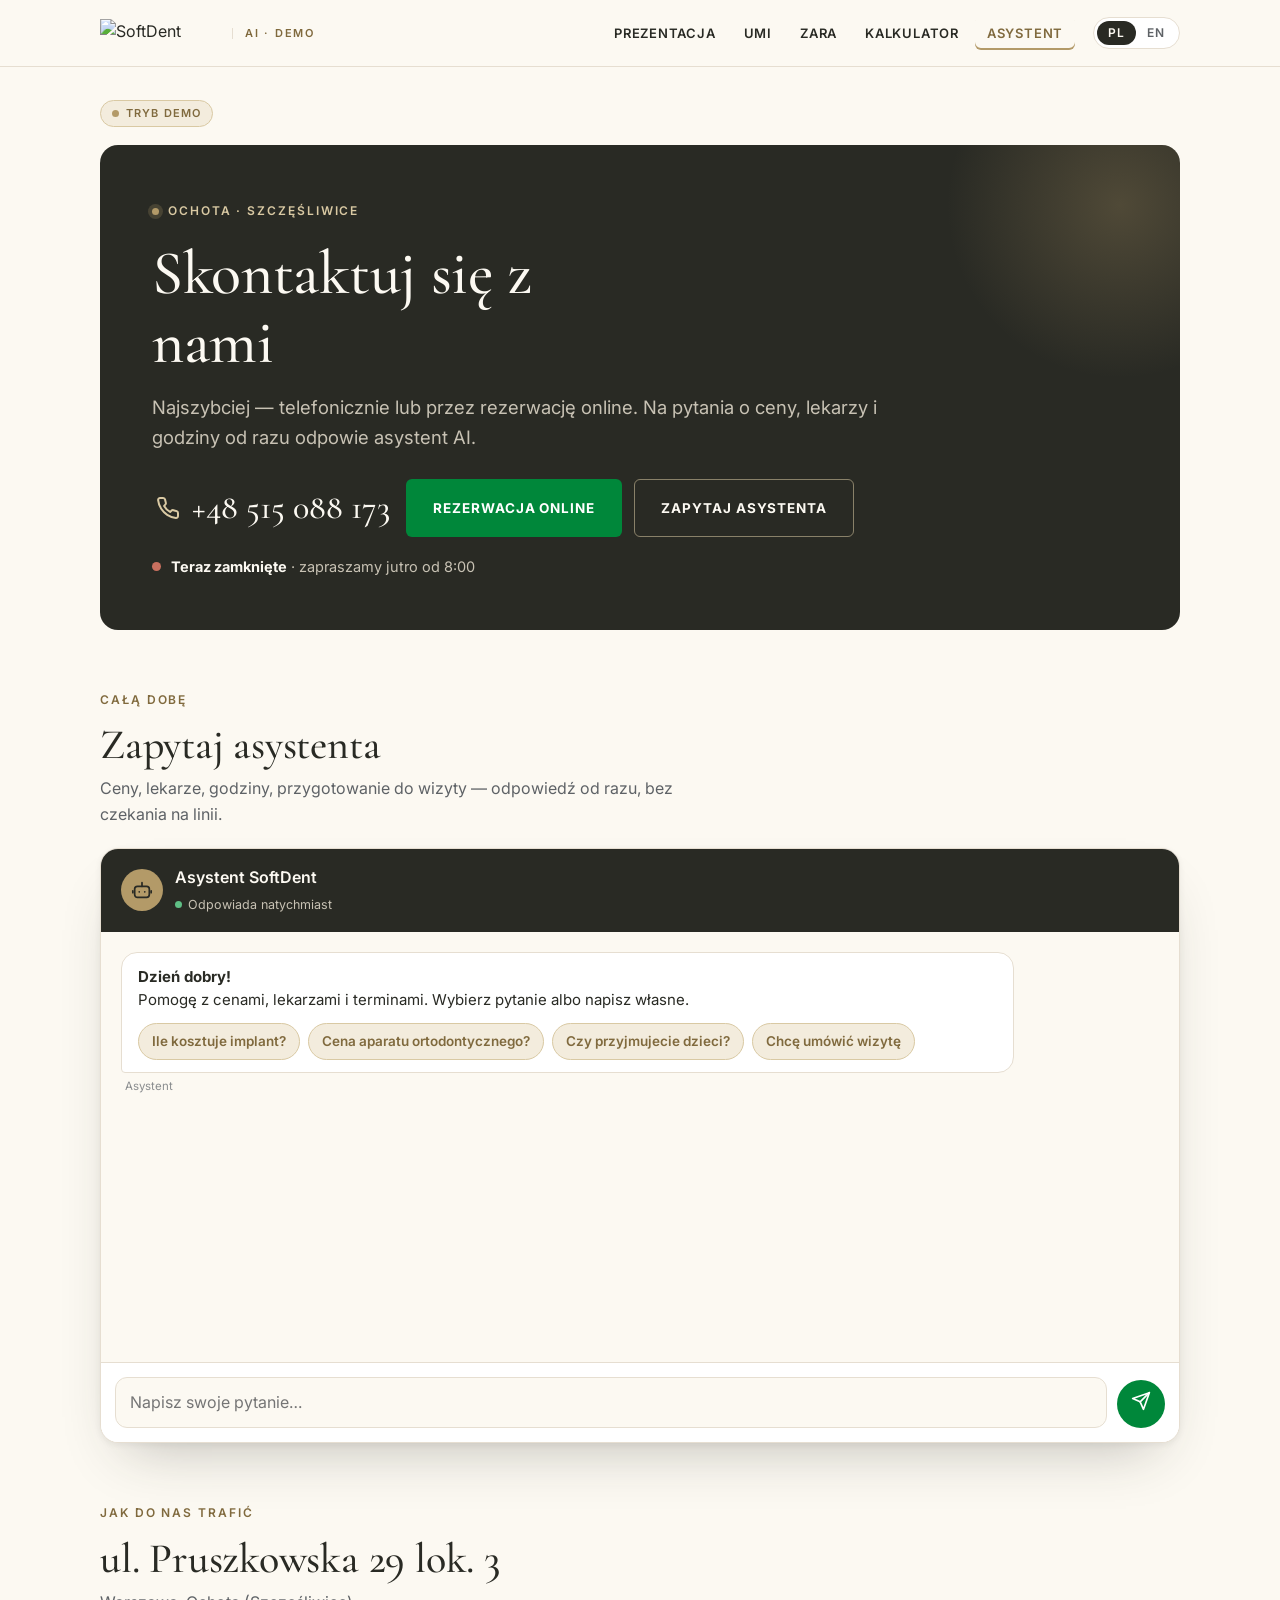
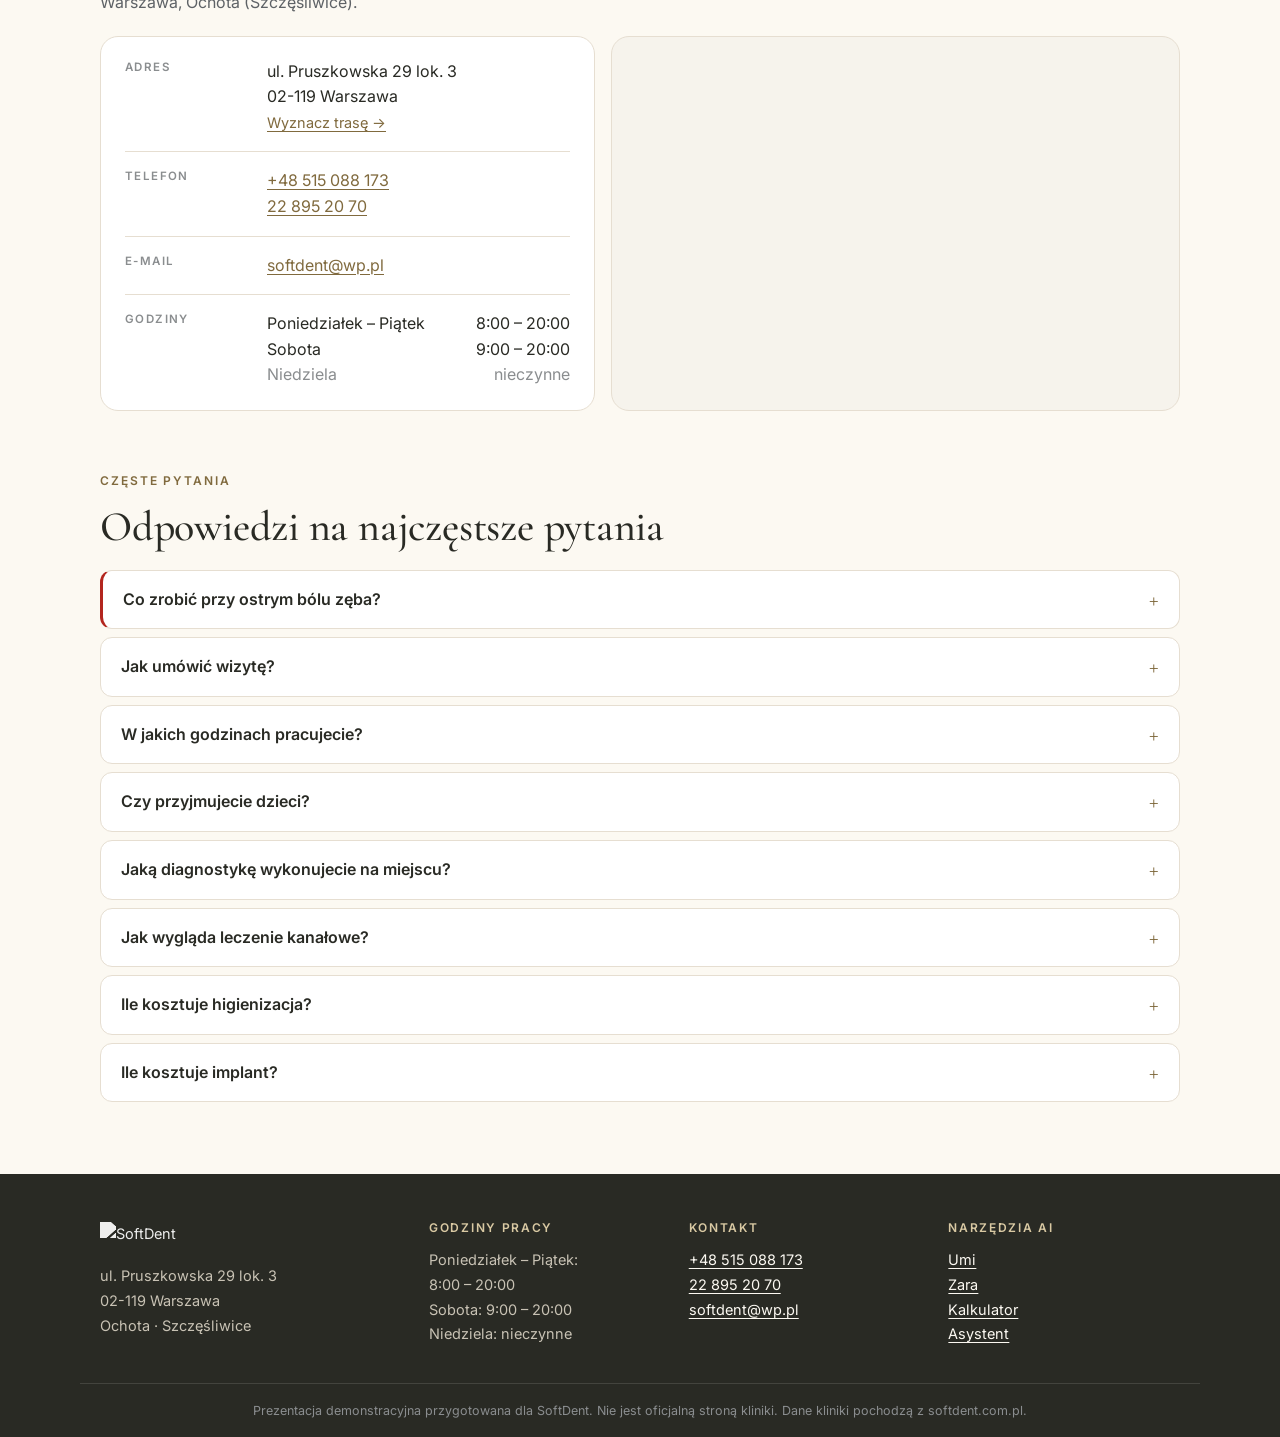
==== asystent/index.html @ f10109fe "SoftDent AI demo: overview, Umi, Zara, calculator, assistant (PL/EN) Co-Authored-By: Claude Opus 5.5" ====
<!doctype html>
<html lang="pl">
<head>
<meta charset="utf-8">
<meta name="viewport" content="width=device-width, initial-scale=1, viewport-fit=cover">
<meta name="robots" content="noindex,nofollow">
<meta name="sd-title" content="doc_title">
<title>Asystent · SoftDent</title>
<link rel="preconnect" href="https://fonts.googleapis.com">
<link rel="preconnect" href="https://fonts.gstatic.com" crossorigin>
<link href="https://fonts.googleapis.com/css2?family=Cormorant+Garamond:ital,wght@0,500;0,600;1,500&family=Inter:wght@400;500;600;700&display=swap" rel="stylesheet">
<link rel="icon" href="data:image/svg+xml,%3Csvg xmlns=%27http://www.w3.org/2000/svg%27 viewBox=%270 0 32 32%27%3E%3Ccircle cx=%2716%27 cy=%2716%27 r=%2716%27 fill=%27%23292A24%27/%3E%3Cpath d=%27M10 9c2-1 4 0 6 0s4-1 6 0c2 1 2 5 1 8-1 2-1 6-3 6s-2-5-4-5-2 5-4 5-2-4-3-6c-1-3-1-7 1-8z%27 fill=%27%23B39A68%27/%3E%3C/svg%3E">
<link rel="stylesheet" href="../assets/sd.css">
<style>
.hero h1{max-width:14ch}
.phone-row{display:flex;flex-wrap:wrap;gap:12px;margin-top:26px}
.big-tel{font:500 clamp(26px,4vw,34px)/1 var(--serif);color:var(--on-dark);text-decoration:none;display:inline-flex;align-items:center;gap:12px;padding:12px 4px}
.big-tel svg{width:24px;height:24px;color:var(--gold-lt)}
.now{display:flex;align-items:center;gap:10px;margin-top:18px;font-size:14.5px;color:var(--on-dark-2)}
.now b{color:var(--on-dark)}
.pulse{width:9px;height:9px;border-radius:50%;background:#5FBF85;animation:pulse 1.8s infinite}
.pulse.shut{background:#C9705F;animation:none}
.head{margin:56px 0 20px}
.head p{color:var(--ink-2);margin-top:8px;max-width:62ch}
.place{display:grid;grid-template-columns:1fr 1.15fr;gap:16px}
.place-info{background:var(--white);border:1px solid var(--beige);border-radius:var(--r-lg);padding:6px 24px}
.kv{display:grid;grid-template-columns:130px 1fr;gap:12px;padding:16px 0;border-bottom:1px solid var(--beige)}
.kv:last-child{border-bottom:0}
.kv dt{font:600 11.5px/1.5 var(--sans);letter-spacing:.12em;text-transform:uppercase;color:var(--ink-3)}
.kv dd{margin:0}
.hours{display:flex;justify-content:space-between;gap:12px}
.hours.off{color:var(--ink-3)}
.map{border-radius:var(--r-lg);overflow:hidden;border:1px solid var(--beige);min-height:340px;background:var(--sand)}
.map iframe{width:100%;height:100%;min-height:340px;border:0;display:block}
@media (max-width:780px){.place{grid-template-columns:1fr}.kv{grid-template-columns:1fr;gap:4px}}
.chat{background:var(--white);border:1px solid var(--beige);border-radius:var(--r-lg);box-shadow:var(--sh-lift);overflow:hidden}
.chat-top{display:flex;justify-content:space-between;align-items:center;gap:12px;padding:16px 20px;background:var(--ink);color:var(--on-dark)}
.chat-id{display:flex;align-items:center;gap:12px}
.chat-av{width:42px;height:42px;border-radius:50%;background:var(--gold);color:var(--ink);display:grid;place-items:center}
.chat-av svg{width:22px;height:22px}
.chat-nm{font-weight:600}
.chat-st{font-size:12.5px;color:var(--on-dark-2);display:inline-flex;align-items:center;gap:6px}
.chat-st i{width:7px;height:7px;border-radius:50%;background:#5FBF85}
.chat-body{height:430px;overflow-y:auto;padding:20px;display:flex;flex-direction:column;gap:14px;background:var(--cream)}
.msg{display:flex;flex-direction:column;max-width:86%}
.msg.me{align-self:flex-end;align-items:flex-end}
.bub{padding:12px 16px;border-radius:16px;font-size:15px;line-height:1.55;word-wrap:break-word}
.msg.ai .bub{background:var(--white);border:1px solid var(--beige);border-bottom-left-radius:4px}
.msg.me .bub{background:var(--ink);color:var(--cream);border-bottom-right-radius:4px}
.bub a{word-break:break-all}
.stamp{font-size:11.5px;color:var(--ink-3);margin-top:4px;padding:0 4px}
.hint-list{list-style:none;padding:0;margin:12px 0 0;display:flex;flex-wrap:wrap;gap:8px}
.hint-list button{border:1px solid var(--gold-lt);background:var(--gold-wash);color:var(--gold-dk);border-radius:999px;padding:7px 13px;font-size:13.5px;font-weight:600;cursor:pointer}
.hint-list button:hover{background:var(--gold-lt);color:var(--ink)}
.dots{display:flex;gap:5px;padding:14px 16px}
.dots i{width:7px;height:7px;border-radius:50%;background:var(--taupe);animation:bounce 1.2s infinite}
.dots i:nth-child(2){animation-delay:.15s}.dots i:nth-child(3){animation-delay:.3s}
@keyframes bounce{0%,60%,100%{transform:none;opacity:.5}30%{transform:translateY(-5px);opacity:1}}
.chat-foot{padding:14px;border-top:1px solid var(--beige);background:var(--white)}
.composer{display:flex;gap:10px;align-items:flex-end}
.composer textarea{flex:1;resize:none;border:1px solid var(--beige);border-radius:var(--r-md);padding:12px 14px;font:inherit;font-size:16px;background:var(--cream);max-height:110px;color:var(--ink)}
.composer textarea:focus{outline:none;border-color:var(--gold);box-shadow:0 0 0 3px rgba(179,154,104,.2)}
.send{width:48px;height:48px;border-radius:50%;border:0;background:var(--green);color:#fff;cursor:pointer;display:grid;place-items:center;flex-shrink:0}
.send:disabled{background:var(--taupe);cursor:not-allowed}
.send svg{width:20px;height:20px}
.spin{animation:spin 1s linear infinite}
@keyframes spin{to{transform:rotate(360deg)}}
.tmr{font-size:13px;font-weight:700}
.q{background:var(--white);border:1px solid var(--beige);border-radius:var(--r-md);margin-bottom:8px}
.q summary{cursor:pointer;padding:16px 20px;font-weight:600;list-style:none;display:flex;justify-content:space-between;gap:12px}
.q summary::-webkit-details-marker{display:none}
.q summary::after{content:"+";font:400 24px/1 var(--serif);color:var(--gold-dk)}
.q[open] summary::after{content:"–"}
.q .ans{padding:0 20px 18px;color:var(--ink-2)}
.q.urgent{border-left:3px solid var(--bad)}
</style>
</head>
<body data-base="../" data-page="chat">
<header id="sd-head"></header>

<main class="page wrap">
  <div class="restart-row"><span data-mode></span><span></span></div>

  <div class="dark hero rise">
    <span class="eyebrow"><span class="dot"></span><span id="district"></span></span>
    <h1 style="margin-top:16px" data-i="h1"></h1>
    <p class="lede" data-i="lede"></p>
    <div class="phone-row">
      <a class="big-tel" id="big-tel"><svg viewBox="0 0 24 24" fill="none" stroke="currentColor" stroke-width="2" stroke-linecap="round" stroke-linejoin="round"><path d="M22 16.9v3a2 2 0 0 1-2.2 2 19.8 19.8 0 0 1-8.6-3.1 19.5 19.5 0 0 1-6-6A19.8 19.8 0 0 1 2.1 4.2 2 2 0 0 1 4.1 2h3a2 2 0 0 1 2 1.7c.1 1 .4 1.9.7 2.8a2 2 0 0 1-.5 2.1L8.1 9.9a16 16 0 0 0 6 6l1.3-1.2a2 2 0 0 1 2.1-.5c.9.3 1.8.6 2.8.7a2 2 0 0 1 1.7 2z"/></svg><span></span></a>
      <a class="btn" id="book-top" target="_blank" rel="noopener" data-i="book"></a>
      <a class="btn btn-line" href="#chat" data-i="ask"></a>
    </div>
    <p class="now"><span class="pulse" id="st-dot"></span><span id="st-txt"></span></p>
  </div>

  <!-- Chat -->
  <section id="chat">
    <div class="head">
      <span class="eyebrow" data-i="chat_l"></span>
      <h2 style="margin-top:10px" data-i="chat_h"></h2>
      <p data-i="chat_p"></p>
    </div>
    <div class="chat">
      <div class="chat-top">
        <div class="chat-id">
          <span class="chat-av"><svg viewBox="0 0 24 24" fill="none" stroke="currentColor" stroke-width="1.9" stroke-linecap="round" stroke-linejoin="round"><rect x="4" y="8" width="16" height="12" rx="3"/><path d="M12 8V4M9 14h.01M15 14h.01"/><path d="M2 13v2M22 13v2"/></svg></span>
          <span><span class="chat-nm" data-i="bot_nm"></span><br><span class="chat-st"><i></i><span data-i="bot_st"></span></span></span>
        </div>
      </div>
      <div class="chat-body" id="chat-body" aria-live="polite"></div>
      <div class="chat-foot">
        <form class="composer" id="chat-form">
          <textarea id="chat-in" rows="1" data-iph="ph" data-ial="ph"></textarea>
          <button class="send" id="chat-btn" type="submit" data-ial="send">
            <span class="b-ico"><svg viewBox="0 0 24 24" fill="none" stroke="currentColor" stroke-width="2" stroke-linecap="round" stroke-linejoin="round"><path d="m22 2-7 20-4-9-9-4z"/><path d="M22 2 11 13"/></svg></span>
            <span class="b-spin hide"><svg class="spin" viewBox="0 0 24 24" fill="none" stroke="currentColor" stroke-width="2.4"><circle cx="12" cy="12" r="9" opacity=".25"/><path d="M21 12a9 9 0 0 0-9-9" stroke-linecap="round"/></svg></span>
            <span class="b-tmr tmr hide"></span>
          </button>
        </form>
      </div>
    </div>
  </section>

  <!-- Address -->
  <section>
    <div class="head">
      <span class="eyebrow" data-i="find_l"></span>
      <h2 style="margin-top:10px" id="street"></h2>
      <p data-i="find_p"></p>
    </div>
    <div class="place">
      <div class="place-info"><dl style="margin:0">
        <div class="kv"><dt data-i="k_addr"></dt><dd id="addr"></dd></div>
        <div class="kv"><dt data-i="k_phone"></dt><dd id="phones"></dd></div>
        <div class="kv"><dt>E-mail</dt><dd id="mail"></dd></div>
        <div class="kv"><dt data-i="k_hours"></dt><dd id="hours"></dd></div>
      </dl></div>
      <div class="map"><iframe id="map" loading="lazy" referrerpolicy="no-referrer-when-downgrade" title="Mapa"></iframe></div>
    </div>
  </section>

  <!-- FAQ -->
  <section>
    <div class="head">
      <span class="eyebrow" data-i="faq_l"></span>
      <h2 style="margin-top:10px" data-i="faq_h"></h2>
    </div>
    <div id="faq"></div>
  </section>
</main>

<footer id="sd-foot"></footer>

<script src="../assets/data.js"></script>
<script src="../assets/config.js"></script>
<script src="../assets/sd.js"></script>
<script>
(function () {
  'use strict';
  var C = SD.clinic;
  SDI.add({
    pl: {
      doc_title: 'Kontakt i asystent AI · SoftDent',
      h1: 'Skontaktuj się z nami', lede: 'Najszybciej — telefonicznie lub przez rezerwację online. Na pytania o ceny, lekarzy i godziny od razu odpowie asystent AI.',
      book: 'Rezerwacja online', ask: 'Zapytaj asystenta',
      open_now: '<b>Teraz otwarte</b> · do ', closed_now: '<b>Teraz zamknięte</b> · zapraszamy ', closed_sun: '<b>Dziś nieczynne</b> · zapraszamy w poniedziałek od 8:00', tomorrow: 'jutro od ', today_from: 'dziś od ',
      chat_l: 'Całą dobę', chat_h: 'Zapytaj asystenta', chat_p: 'Ceny, lekarze, godziny, przygotowanie do wizyty — odpowiedź od razu, bez czekania na linii.',
      bot_nm: 'Asystent SoftDent', bot_st: 'Odpowiada natychmiast', ph: 'Napisz swoje pytanie…', send: 'Wyślij',
      hello: '<b>Dzień dobry!</b><br>Pomogę z cenami, lekarzami i terminami. Wybierz pytanie albo napisz własne.',
      q1: 'Ile kosztuje implant?', q2: 'Cena aparatu ortodontycznego?', q3: 'Czy przyjmujecie dzieci?', q4: 'Chcę umówić wizytę',
      me: 'Ty', bot: 'Asystent', wait: '⏳ Proszę poczekać jeszcze ', sec: ' s.',
      e_net: '⚠️ Przepraszamy, błąd techniczny. Zadzwoń do nas: ', e_slow: '⚠️ Przekroczono czas oczekiwania.', e_none: 'Nie zrozumiałem pytania.',
      find_l: 'Jak do nas trafić', find_p: 'Warszawa, Ochota (Szczęśliwice).',
      k_addr: 'Adres', k_phone: 'Telefon', k_hours: 'Godziny', route: 'Wyznacz trasę →', closed: 'nieczynne',
      faq_l: 'Częste pytania', faq_h: 'Odpowiedzi na najczęstsze pytania'
    },
    en: {
      doc_title: 'Contact & AI assistant · SoftDent',
      h1: 'Get in touch', lede: 'Fastest by phone or online booking. The AI assistant answers questions about prices, doctors and hours instantly.',
      book: 'Book online', ask: 'Ask the assistant',
      open_now: '<b>Open now</b> · until ', closed_now: '<b>Closed now</b> · we open ', closed_sun: '<b>Closed today</b> · we open Monday at 8:00', tomorrow: 'tomorrow at ', today_from: 'today at ',
      chat_l: '24/7', chat_h: 'Ask the assistant', chat_p: 'Prices, doctors, hours, visit preparation — instant answers, no waiting on the line.',
      bot_nm: 'SoftDent assistant', bot_st: 'Replies instantly', ph: 'Type your question…', send: 'Send',
      hello: '<b>Hello!</b><br>I can help with prices, doctors and appointments. Pick a question or type your own.',
      q1: 'How much is an implant?', q2: 'Price of braces?', q3: 'Do you treat children?', q4: 'I want to book a visit',
      me: 'You', bot: 'Assistant', wait: '⏳ Please wait another ', sec: ' s.',
      e_net: '⚠️ Sorry, technical error. Please call us: ', e_slow: '⚠️ The request timed out.', e_none: 'I did not understand the question.',
      find_l: 'How to find us', find_p: 'Warsaw, Ochota district (Szczęśliwice).',
      k_addr: 'Address', k_phone: 'Phone', k_hours: 'Hours', route: 'Get directions →', closed: 'closed',
      faq_l: 'FAQ', faq_h: 'Answers to common questions'
    }
  });
  SDI.start();

  var $ = function (id) { return document.getElementById(id); };
  var t = SDI.t, L = SDI.L;
  var price = function (k, i) { return SDI.priceOf(SD.prices.filter(function (c) { return c.k === k; })[0].o[i]); };

  /* ── Static clinic info ── */
  function info() {
    $('district').textContent = L(C.district);
    $('big-tel').href = C.phoneHref; $('big-tel').querySelector('span').textContent = C.phone;
    $('book-top').href = C.booking;
    $('street').textContent = C.street;
    $('addr').innerHTML = C.street + '<br>' + C.city + '<br><a href="' + C.map + '" target="_blank" rel="noopener" style="font-size:14.5px">' + t('route') + '</a>';
    $('phones').innerHTML = '<a href="' + C.phoneHref + '">' + C.phone + '</a><br><a href="' + C.phone2Href + '">' + C.phone2 + '</a>';
    $('mail').innerHTML = '<a href="mailto:' + C.email + '">' + C.email + '</a>';
    $('hours').innerHTML = C.hours.map(function (h) { return '<div class="hours' + (h.h ? '' : ' off') + '"><span>' + L(h.d) + '</span><span>' + (h.h || t('closed')) + '</span></div>'; }).join('');
    if (!$('map').src) $('map').src = C.mapEmbed;
    status(); faq();
  }

  /* Open / closed — clinic time (Europe/Warsaw) */
  function status() {
    var p = {}; new Intl.DateTimeFormat('en-GB', { timeZone: 'Europe/Warsaw', weekday: 'short', hour: 'numeric', minute: 'numeric', hourCycle: 'h23' })
      .formatToParts(new Date()).forEach(function (x) { p[x.type] = x.value; });
    var day = ['Sun', 'Mon', 'Tue', 'Wed', 'Thu', 'Fri', 'Sat'].indexOf(p.weekday), h = +p.hour + (+p.minute) / 60;
    var rule = function (d) { return C.hours.filter(function (x) { return x.days.indexOf(d) > -1; })[0]; };
    var r = rule(day), dot = $('st-dot'), txt = $('st-txt');
    dot.classList.remove('shut');
    if (r.h && h >= r.open && h < r.close) { txt.innerHTML = t('open_now') + r.close + ':00'; return; }
    dot.classList.add('shut');
    if (r.h && h < r.open) { txt.innerHTML = t('closed_now') + t('today_from') + r.open + ':00'; return; }
    var nx = rule((day + 1) % 7);
    txt.innerHTML = nx.h ? t('closed_now') + t('tomorrow') + nx.open + ':00' : t('closed_sun');
  }

  /* FAQ — only facts published by the clinic */
  function faq() {
    var pl = SDI.lang === 'pl';
    var tel = '<a href="' + C.phoneHref + '">' + C.phone + '</a>';
    var Q = pl ? [
      ['urgent', 'Co zrobić przy ostrym bólu zęba?', 'Nie zwlekaj — zadzwoń: ' + tel + '. Postaramy się znaleźć najbliższy wolny termin.'],
      ['', 'Jak umówić wizytę?', 'Telefonicznie (' + tel + ' lub ' + C.phone2 + '), przez <a href="' + C.booking + '" target="_blank" rel="noopener">formularz rezerwacji online</a> albo pytając asystenta powyżej.'],
      ['', 'W jakich godzinach pracujecie?', 'Poniedziałek–piątek 8:00–20:00, sobota 9:00–20:00. Niedziela nieczynne.'],
      ['', 'Czy przyjmujecie dzieci?', 'Tak. Pierwsza wizyta może być wizytą adaptacyjną (' + price('kids', 0) + ') — dziecko poznaje gabinet bez zabiegów.'],
      ['', 'Jaką diagnostykę wykonujecie na miejscu?', 'RTG punktowe przy fotelu, pantomogram, cefalometrię i tomografię CBCT. Mamy też skaner wewnątrzustny.'],
      ['', 'Jak wygląda leczenie kanałowe?', 'Pod mikroskopem Zeiss Pico, w koferdamie, z maszynowym opracowaniem kanałów i wypełnieniem gutaperką na ciepło. Cena ' + price('endo', 0) + ' (1 kanał).'],
      ['', 'Ile kosztuje higienizacja?', 'Pakiet higienizacyjny (skaling, piaskowanie, polerowanie, fluoryzacja) — ' + price('hyg', 0) + '. Pakiet GBT — ' + price('hyg', 1) + '.'],
      ['', 'Ile kosztuje implant?', 'Implant ' + price('surg', 8) + ' w zależności od systemu; korona porcelanowa na implancie ' + price('surg', 9) + '. Dokładny plan lekarz ustala po badaniu i CBCT.']
    ] : [
      ['urgent', 'What should I do with acute tooth pain?', 'Don\'t wait — call ' + tel + '. We will try to find the earliest available slot.'],
      ['', 'How do I book a visit?', 'By phone (' + tel + ' or ' + C.phone2 + '), via the <a href="' + C.booking + '" target="_blank" rel="noopener">online booking form</a>, or by asking the assistant above.'],
      ['', 'What are your opening hours?', 'Monday–Friday 8:00–20:00, Saturday 9:00–20:00. Closed on Sunday.'],
      ['', 'Do you treat children?', 'Yes. The first visit can be an adaptation visit (' + price('kids', 0) + ') — the child gets to know the clinic without any procedures.'],
      ['', 'What diagnostics do you have on site?', 'Chair-side X-ray, panoramic and cephalometric X-ray and CBCT 3D imaging, plus an intraoral scanner.'],
      ['', 'How is root canal treatment done?', 'Under a Zeiss Pico microscope with rubber dam, rotary instrumentation and warm gutta-percha obturation. Price ' + price('endo', 0) + ' (1 canal).'],
      ['', 'How much is a hygiene visit?', 'Hygiene package (scaling, air-polishing, polishing, fluoride) — ' + price('hyg', 0) + '. GBT package — ' + price('hyg', 1) + '.'],
      ['', 'How much is an implant?', 'Implant ' + price('surg', 8) + ' depending on the system; PFM crown on an implant ' + price('surg', 9) + '. The exact plan is set after an examination and CBCT.']
    ];
    $('faq').innerHTML = Q.map(function (q) { return '<details class="q ' + q[0] + '"><summary>' + q[1] + '</summary><div class="ans">' + q[2] + '</div></details>'; }).join('');
  }

  /* ── Chat ── */
  var body = $('chat-body'), input = $('chat-in'), btn = $('chat-btn');
  var COOL = 4000, lastAt = 0, sid;
  try { sid = sessionStorage.getItem('sd_chat') || ''; } catch (e) { sid = ''; }
  if (!sid) { sid = 'web-' + Math.random().toString(36).slice(2, 10); try { sessionStorage.setItem('sd_chat', sid); } catch (e) {} }

  function greet() {
    body.innerHTML = '';
    var w = document.createElement('div'); w.className = 'msg ai';
    w.innerHTML = '<div class="bub">' + t('hello') + '<ul class="hint-list">'
      + ['q1', 'q2', 'q3', 'q4'].map(function (k) { return '<li><button type="button" data-ask="' + t(k) + '">' + t(k) + '</button></li>'; }).join('')
      + '</ul></div><span class="stamp">' + t('bot') + '</span>';
    body.appendChild(w);
  }
  input.addEventListener('input', function () { this.style.height = 'auto'; this.style.height = Math.min(this.scrollHeight, 110) + 'px'; });
  input.addEventListener('keydown', function (e) { if (e.key === 'Enter' && !e.shiftKey) { e.preventDefault(); if (!btn.disabled) send(); } });
  $('chat-form').addEventListener('submit', function (e) { e.preventDefault(); send(); });
  body.addEventListener('click', function (e) { var b = e.target.closest('[data-ask]'); if (!b || btn.disabled) return; input.value = b.getAttribute('data-ask'); send(); });

  async function send() {
    var text = input.value.trim(); if (!text) return;
    var since = Date.now() - lastAt;
    if (since < COOL) { add('ai', t('wait') + Math.ceil((COOL - since) / 1000) + t('sec')); return; }
    lastAt = Date.now();
    add('me', text); input.value = ''; input.style.height = 'auto';
    typing(true);
    try {
      var answer;
      if (SDI.live()) {
        var d = await SDI.api('sd-asystent', { question: text.slice(0, 800), language: SDI.lang, sessionId: sid }, 30000);
        answer = d.answer || d.output || d.text;
      } else {
        await new Promise(function (r) { setTimeout(r, 900); });
        answer = demoAnswer(text);
      }
      add('ai', answer || t('e_none'));
    } catch (err) {
      console.error(err);
      add('ai', err.name === 'AbortError' ? t('e_slow') : t('e_net') + C.phone);
    } finally { typing(false); cooldown(); }
  }
  function cooldown() {
    var ic = btn.querySelector('.b-ico'), tm = btn.querySelector('.b-tmr'), left = COOL / 1000;
    btn.disabled = true; ic.classList.add('hide'); tm.classList.remove('hide'); tm.textContent = left + 's';
    var iv = setInterval(function () {
      left--;
      if (left <= 0) { clearInterval(iv); btn.disabled = false; tm.classList.add('hide'); ic.classList.remove('hide'); }
      else tm.textContent = left + 's';
    }, 1000);
  }
  function typing(on) {
    var ic = btn.querySelector('.b-ico'), sp = btn.querySelector('.b-spin');
    if (on) {
      btn.disabled = true; ic.classList.add('hide'); sp.classList.remove('hide');
      var w = document.createElement('div'); w.id = 'typing'; w.className = 'msg ai';
      w.innerHTML = '<div class="bub" style="padding:0"><div class="dots"><i></i><i></i><i></i></div></div>';
      body.appendChild(w); down();
    } else { sp.classList.add('hide'); var el = $('typing'); if (el) el.remove(); }
  }
  function add(role, text) {
    var w = document.createElement('div'); w.className = 'msg ' + (role === 'me' ? 'me' : 'ai');
    var b = document.createElement('div'); b.className = 'bub'; b.innerHTML = fmt(text);
    var s = document.createElement('span'); s.className = 'stamp';
    s.textContent = (role === 'me' ? '' : t('bot') + ' · ') + new Date().toLocaleTimeString(SDI.lang === 'pl' ? 'pl-PL' : 'en-GB', { hour: '2-digit', minute: '2-digit' });
    w.append(b, s); body.appendChild(w); down();
  }
  function down() { body.scrollTop = body.scrollHeight; setTimeout(function () { body.scrollTop = body.scrollHeight; }, 50); }
  /* escape first, then add markup — no HTML from the model reaches the page */
  function fmt(str) {
    var d = document.createElement('div'); d.textContent = String(str);
    return d.innerHTML
      .replace(/^\s*[*-]\s+/gm, '• ')
      .replace(/\*\*(.*?)\*\*/g, '<b>$1</b>')
      .replace(/(https?:\/\/[^\s<]+[^\s<.,;:!?)])/g, '<a href="$1" target="_blank" rel="noopener">$1</a>')
      .replace(/\n/g, '<br>');
  }

  /* ── Built-in demo answers (no AI endpoint configured) ── */
  function demoAnswer(q) {
    var pl = SDI.lang === 'pl', s = q.toLowerCase();
    var has = function () { for (var i = 0; i < arguments.length; i++) if (s.indexOf(arguments[i]) > -1) return true; return false; };
    var bookLine = (pl ? 'Wizytę umówisz online: ' : 'You can book online: ') + C.booking;
    if (has('ból', 'boli', 'pain', 'hurt', 'opuch', 'swell'))
      return pl ? 'Przykro mi, że boli. Nie zwlekaj — zadzwoń od razu: ' + C.phone + '. Postaramy się przyjąć jak najszybciej.' : 'Sorry to hear that. Please call right away: ' + C.phone + ' — we will try to see you as soon as possible.';
    if (has('implant'))
      return (pl ? 'Implant kosztuje **' + price('surg', 8) + '** (zależnie od systemu), korona porcelanowa na implancie ' + price('surg', 9) + '. Implantami zajmuje się Anastasiya Shlakunova. Dokładny plan lekarz ustala po badaniu i CBCT.\n'
                 : 'An implant costs **' + price('surg', 8) + '** (depending on the system), a PFM crown on an implant ' + price('surg', 9) + '. Implants are placed by Anastasiya Shlakunova. The exact plan is set after an examination and CBCT.\n') + bookLine;
    if (has('aparat', 'brace', 'ortodon', 'orthodon', 'invisalign', 'nakład', 'aligner'))
      return (pl ? 'Aparat stały **' + price('ortho', 2) + '**, ruchomy ' + price('ortho', 1) + ', Clear Aligner ' + price('ortho', 4) + ', Invisalign ' + price('ortho', 3) + '. Konsultacja ortodontyczna ' + price('ortho', 0) + '. Ortodonci: Klaudia Sadowa i Agnieszka Nawrocka.\n'
                 : 'Fixed braces **' + price('ortho', 2) + '**, removable ' + price('ortho', 1) + ', Clear Aligner ' + price('ortho', 4) + ', Invisalign ' + price('ortho', 3) + '. Orthodontic consultation ' + price('ortho', 0) + '. Orthodontists: Klaudia Sadowa and Agnieszka Nawrocka.\n') + bookLine;
    if (has('dzieci', 'dziecko', 'child', 'kid', 'syn', 'córk', 'son', 'daughter'))
      return pl ? 'Tak, przyjmujemy dzieci. Na początek polecamy wizytę adaptacyjną (' + price('kids', 0) + '). Wypełnienie zęba mlecznego ' + price('kids', 1) + ', lakowanie ' + price('kids', 3) + '.\n' + bookLine
                : 'Yes, we treat children. We recommend starting with an adaptation visit (' + price('kids', 0) + '). Milk-tooth filling ' + price('kids', 1) + ', fissure sealing ' + price('kids', 3) + '.\n' + bookLine;
    if (has('kanał', 'canal', 'endo'))
      return (pl ? 'Leczenie kanałowe pod mikroskopem Zeiss: 1 kanał ' + price('endo', 0) + ', 2 kanały ' + price('endo', 1) + ', 3 kanały ' + price('endo', 2) + '.\n' : 'Root canal under a Zeiss microscope: 1 canal ' + price('endo', 0) + ', 2 canals ' + price('endo', 1) + ', 3 canals ' + price('endo', 2) + '.\n') + bookLine;
    if (has('higien', 'hygien', 'czyszcz', 'clean', 'kamień', 'tartar'))
      return pl ? 'Pakiet higienizacyjny (skaling, piaskowanie, polerowanie, fluoryzacja) kosztuje ' + price('hyg', 0) + ', pakiet GBT ' + price('hyg', 1) + '.\n' + bookLine : 'The hygiene package (scaling, air-polishing, polishing, fluoride) is ' + price('hyg', 0) + ', the GBT package ' + price('hyg', 1) + '.\n' + bookLine;
    if (has('wybiel', 'whiten'))
      return pl ? 'Wybielanie w gabinecie ' + price('white', 0) + ', nakładkowe ' + price('white', 1) + '.\n' + bookLine : 'In-office whitening ' + price('white', 0) + ', tray whitening ' + price('white', 1) + '.\n' + bookLine;
    if (has('godzin', 'otwar', 'hour', 'open', 'sobot', 'saturday'))
      return pl ? 'Pracujemy od poniedziałku do piątku 8:00–20:00 i w soboty 9:00–20:00. W niedzielę nieczynne.' : 'We are open Monday–Friday 8:00–20:00 and Saturday 9:00–20:00. Closed on Sunday.';
    if (has('gdzie', 'adres', 'where', 'address', 'dojazd', 'direction'))
      return (pl ? 'Jesteśmy przy ' : 'We are at ') + C.street + ', ' + C.city + (pl ? ' (Ochota, Szczęśliwice). Mapa: ' : ' (Ochota, Szczęśliwice). Map: ') + C.map;
    if (has('lekarz', 'doktor', 'doctor', 'dentist', 'zespół', 'team'))
      return (pl ? 'W SoftDent pracuje 11 lekarzy, m.in. ortodonci (Klaudia Sadowa, Agnieszka Nawrocka), chirurg-implantolog (Anastasiya Shlakunova) i endodonci (Maja Bonikowska, Magdalena Nagrodzka). Cały zespół: '
                 : 'SoftDent has 11 dentists, incl. orthodontists (Klaudia Sadowa, Agnieszka Nawrocka), an oral surgeon & implantologist (Anastasiya Shlakunova) and endodontists (Maja Bonikowska, Magdalena Nagrodzka). Full team: ') + C.team;
    if (has('umów', 'umówić', 'wizyt', 'termin', 'book', 'appointment', 'visit'))
      return (pl ? 'Umówienie wizyty jest proste — formularz online: ' : 'Booking is easy — online form: ') + C.booking + (pl ? '\nlub telefonicznie: ' : '\nor by phone: ') + C.phone;
    if (has('cen', 'koszt', 'ile', 'price', 'cost', 'how much'))
      return (pl ? 'Przykładowe ceny: wypełnienie ' + price('cons', 0) + ', higienizacja ' + price('hyg', 0) + ', korona pełnoceramiczna ' + price('prosth', 0) + '. Pełny cennik: '
                 : 'Sample prices: filling ' + price('cons', 0) + ', hygiene ' + price('hyg', 0) + ', all-ceramic crown ' + price('prosth', 0) + '. Full price list: ') + C.prices;
    return pl ? 'W wersji demo odpowiadam na pytania o ceny, lekarzy, godziny i rezerwację. W pełnej wersji asystent AI rozumie dowolne pytania. ' + bookLine
              : 'In demo mode I answer questions about prices, doctors, hours and booking. The full AI assistant understands any question. ' + bookLine;
  }

  info(); greet();
  SDI.onLang(function () { info(); greet(); });
})();
</script>
</body>
</html>
---- assets/sd.css ----
/* SoftDent AI demo — shared design system (tokens follow softdent.com.pl) */
:root{
  --cream:#FCF9F2; --sand:#F6F3EC; --beige:#E6DED1; --taupe:#B5AA9B;
  --gold:#B39A68; --gold-dk:#806A3E; --gold-lt:#D9C9A3; --gold-wash:#F3ECDD;
  --green:#00873A; --green-dk:#006B2E; --green-wash:#E5F3EA;
  --ink:#292A24; --ink-2:#5E6266; --ink-3:#8A8D8F; --white:#FFFFFF;
  --on-dark:#FCF9F2; --on-dark-2:#C8C2B4;
  --ok:#1C7A4F; --warn:#9A6400; --bad:#B3261E;
  --serif:'Cormorant Garamond',Georgia,serif;
  --sans:'Inter',system-ui,-apple-system,'Segoe UI',Roboto,sans-serif;
  --r-sm:6px; --r-md:12px; --r-lg:18px;
  --sh-soft:0 1px 2px rgba(41,42,36,.05),0 12px 30px -16px rgba(41,42,36,.22);
  --sh-lift:0 2px 6px rgba(41,42,36,.06),0 28px 56px -26px rgba(41,42,36,.3);
  --ease:cubic-bezier(.2,.8,.2,1); --t:220ms var(--ease);
  --w:1120px; --gut:20px;
}
*{box-sizing:border-box}
html{-webkit-text-size-adjust:100%;scroll-behavior:smooth}
body{margin:0;background:var(--cream);color:var(--ink);font:400 16px/1.6 var(--sans);-webkit-font-smoothing:antialiased;overflow-x:hidden}
img{max-width:100%;display:block}
a{color:var(--gold-dk);text-decoration-thickness:1px;text-underline-offset:3px}
a:hover{color:var(--ink)}
button{font:inherit;color:inherit}
h1,h2,h3,h4{font-family:var(--serif);font-weight:500;line-height:1.12;margin:0;color:var(--ink);letter-spacing:-.005em}
h1{font-size:clamp(36px,6vw,62px)}
h2{font-size:clamp(28px,4.2vw,42px)}
h3{font-size:clamp(21px,2.6vw,26px)}
h1 em,h2 em{font-style:italic;color:var(--gold-dk)}
.dark h1 em,.dark h2 em{color:var(--gold-lt)}
p{margin:0}
.hide{display:none!important}
.wrap{max-width:var(--w);margin:0 auto;padding:0 var(--gut)}
.narrow{max-width:900px}
.num{font-variant-numeric:tabular-nums}
.sr{position:absolute;width:1px;height:1px;overflow:hidden;clip:rect(0 0 0 0)}
:focus-visible{outline:2px solid var(--gold);outline-offset:3px}

/* ── Header ── */
.sd-head{position:sticky;top:0;z-index:40;background:rgba(252,249,242,.92);backdrop-filter:saturate(1.4) blur(10px);border-bottom:1px solid var(--beige)}
.sd-head .wrap{display:flex;align-items:center;gap:18px;height:66px}
.sd-brand{display:flex;align-items:center;gap:12px;text-decoration:none;color:var(--ink);flex-shrink:0}
.sd-brand img{height:28px;width:auto}
.sd-brand span{font:600 11px/1 var(--sans);letter-spacing:.16em;text-transform:uppercase;color:var(--gold-dk);border-left:1px solid var(--beige);padding-left:12px}
.sd-nav{display:flex;gap:4px;margin-left:auto}
.sd-nav a{font:600 13px/1 var(--sans);letter-spacing:.06em;text-transform:uppercase;color:var(--ink);text-decoration:none;padding:10px 12px;border-radius:var(--r-sm)}
.sd-nav a:hover{color:var(--gold-dk)}
.sd-nav a[aria-current="page"]{color:var(--gold-dk);box-shadow:inset 0 -2px 0 var(--gold)}
.sd-lang{display:flex;border:1px solid var(--beige);border-radius:999px;padding:3px;flex-shrink:0;background:var(--white)}
.sd-lang button{border:0;background:none;padding:6px 11px;border-radius:999px;font:600 12px/1 var(--sans);letter-spacing:.08em;cursor:pointer;color:var(--ink-2)}
.sd-lang button[aria-pressed="true"]{background:var(--ink);color:var(--cream)}
.sd-burger{display:none;margin-left:auto;border:1px solid var(--beige);background:var(--white);border-radius:var(--r-sm);width:42px;height:42px;cursor:pointer;align-items:center;justify-content:center}
.sd-burger svg{width:20px;height:20px}
@media (max-width:900px){
  .sd-burger{display:flex;margin-left:8px}
  .sd-lang{margin-left:auto}
  .sd-nav{display:none;position:absolute;left:0;right:0;top:66px;background:var(--cream);border-bottom:1px solid var(--beige);flex-direction:column;padding:10px var(--gut) 16px;margin:0}
  .sd-nav.open{display:flex}
  .sd-nav a{padding:14px 4px;border-bottom:1px solid var(--beige)}
  .sd-nav a[aria-current="page"]{box-shadow:none}
  .sd-brand span{display:none}
}

/* ── Footer ── */
.sd-foot{margin-top:72px;background:var(--ink);color:var(--on-dark-2);font-size:14.5px}
.sd-foot .wrap{display:grid;grid-template-columns:1.3fr 1fr 1fr 1fr;gap:28px;padding-top:48px;padding-bottom:36px}
.sd-foot h4{font:600 12px/1 var(--sans);letter-spacing:.14em;text-transform:uppercase;color:var(--gold-lt);margin-bottom:14px}
.sd-foot a{color:var(--on-dark)}
.sd-foot p{line-height:1.7}
.sd-foot .logo{filter:brightness(0) invert(1);opacity:.92;height:28px;width:auto;margin-bottom:14px}
.sd-foot .legal{border-top:1px solid rgba(252,249,242,.12);padding:16px var(--gut);text-align:center;font-size:12.5px;color:var(--ink-3);max-width:var(--w);margin:0 auto}
@media (max-width:820px){.sd-foot .wrap{grid-template-columns:1fr 1fr}}
@media (max-width:520px){.sd-foot .wrap{grid-template-columns:1fr}}

/* ── Type helpers ── */
.eyebrow{display:inline-flex;align-items:center;gap:9px;font:600 12px/1.2 var(--sans);letter-spacing:.16em;text-transform:uppercase;color:var(--gold-dk)}
.eyebrow .dot{width:7px;height:7px;border-radius:50%;background:var(--gold);box-shadow:0 0 0 4px rgba(179,154,104,.22)}
.dark .eyebrow{color:var(--gold-lt)}
.lbl{font:600 11.5px/1.3 var(--sans);letter-spacing:.14em;text-transform:uppercase;color:var(--ink-3)}
.lede{font-size:clamp(16.5px,1.9vw,18.5px);color:var(--ink-2);max-width:62ch;margin-top:16px}
.dark .lede{color:var(--on-dark-2)}
.fine{font-size:13.5px;color:var(--ink-2);margin-top:18px}

/* ── Surfaces ── */
.card{background:var(--white);border:1px solid var(--beige);border-radius:var(--r-lg);padding:clamp(20px,3vw,30px);box-shadow:var(--sh-soft);margin-bottom:16px}
.dark{background:var(--ink);color:var(--on-dark);border-radius:var(--r-lg);padding:clamp(26px,5vw,52px);position:relative;overflow:hidden;margin-bottom:16px}
.dark h1,.dark h2,.dark h3{color:var(--on-dark)}
.dark::after{content:"";position:absolute;right:-120px;top:-120px;width:360px;height:360px;border-radius:50%;background:radial-gradient(circle,rgba(179,154,104,.28),transparent 68%);pointer-events:none}
.dark>*{position:relative;z-index:1}
.grid2{display:grid;grid-template-columns:1fr 1fr;gap:16px;align-items:start}
@media (max-width:780px){.grid2{grid-template-columns:1fr}}

/* ── Buttons ── */
.btn{display:inline-flex;align-items:center;justify-content:center;gap:10px;min-height:52px;padding:14px 26px;border-radius:var(--r-sm);border:1px solid transparent;font:700 13.5px/1.2 var(--sans);letter-spacing:.07em;text-transform:uppercase;text-decoration:none;cursor:pointer;transition:background var(--t),transform var(--t),box-shadow var(--t),border-color var(--t);background:var(--green);color:var(--white)}
.btn:hover{background:var(--green-dk);color:var(--white)}
.btn:active{transform:translateY(1px)}
.btn:disabled{opacity:.55;cursor:not-allowed}
.btn svg{width:18px;height:18px;flex-shrink:0}
.btn-block{width:100%}
.btn-gold{background:var(--gold);color:var(--ink)}
.btn-gold:hover{background:var(--gold-lt);color:var(--ink)}
.btn-line{background:transparent;border-color:var(--gold);color:var(--gold-dk)}
.btn-line:hover{background:var(--gold-wash);color:var(--ink)}
.dark .btn-line{color:var(--on-dark);border-color:rgba(217,201,163,.55)}
.dark .btn-line:hover{background:rgba(217,201,163,.12);color:var(--on-dark)}
.linkbtn{background:none;border:0;padding:6px 2px;font-weight:600;color:var(--gold-dk);cursor:pointer;text-decoration:underline;text-underline-offset:3px}

/* ── Forms ── */
.field{margin-bottom:16px}
.field label{display:block;font-weight:600;font-size:14.5px;margin-bottom:7px}
.opt{font-weight:400;color:var(--ink-3)}
.field input,.field textarea{width:100%;font:inherit;font-size:16px;border:1px solid var(--beige);border-radius:var(--r-sm);padding:13px 14px;background:var(--cream);color:var(--ink);transition:border-color var(--t),box-shadow var(--t)}
.field textarea{min-height:96px;resize:vertical}
.field input:focus,.field textarea:focus{outline:none;border-color:var(--gold);box-shadow:0 0 0 3px rgba(179,154,104,.2);background:var(--white)}
.hint{font-size:13px;color:var(--ink-3);margin-top:6px}
.two{display:grid;grid-template-columns:1fr 1fr;gap:12px}
@media (max-width:520px){.two{grid-template-columns:1fr}}
.tel{display:flex;border:1px solid var(--beige);border-radius:var(--r-sm);background:var(--cream);overflow:hidden}
.tel:focus-within{border-color:var(--gold);box-shadow:0 0 0 3px rgba(179,154,104,.2)}
.tel-c{padding:13px 12px;background:var(--sand);border-right:1px solid var(--beige);font-weight:600;font-size:15px;white-space:nowrap}
.tel input{border:0!important;box-shadow:none!important;background:transparent!important}
.check{display:flex;gap:10px;align-items:flex-start;font-size:13.5px;color:var(--ink-2);margin:4px 0 18px;cursor:pointer}
.check input{width:18px;height:18px;margin-top:2px;accent-color:var(--green);flex-shrink:0}
.consent{font-size:12.5px;color:var(--ink-3);margin-top:12px;text-align:center}
.err{color:var(--bad);font-size:14px;margin-top:12px;font-weight:500}
.err:empty{display:none}

/* ── Demo badge ── */
.mode{display:inline-flex;align-items:center;gap:7px;font:600 11px/1 var(--sans);letter-spacing:.1em;text-transform:uppercase;padding:7px 11px;border-radius:999px;background:var(--gold-wash);color:var(--gold-dk);border:1px solid var(--gold-lt)}
.mode i{width:7px;height:7px;border-radius:50%;background:var(--gold)}
.mode.live{background:var(--green-wash);color:var(--green-dk);border-color:#B8DEC6}
.mode.live i{background:var(--green);animation:pulse 1.8s infinite}
@keyframes pulse{0%{box-shadow:0 0 0 0 rgba(0,135,58,.45)}70%{box-shadow:0 0 0 7px rgba(0,135,58,0)}100%{box-shadow:0 0 0 0 rgba(0,135,58,0)}}

/* ── Motion ── */
.rise{animation:rise .55s var(--ease) both}
.rise:nth-child(2){animation-delay:.06s}.rise:nth-child(3){animation-delay:.12s}.rise:nth-child(4){animation-delay:.18s}
@keyframes rise{from{opacity:0;transform:translateY(14px)}to{opacity:1;transform:none}}
@media (prefers-reduced-motion:reduce){*,*::before,*::after{animation:none!important;transition:none!important;scroll-behavior:auto!important}}

/* ── Shared app pieces (Umi / Zara) ── */
.page{padding-top:28px}
.restart-row{display:flex;justify-content:space-between;align-items:center;gap:12px;margin-bottom:14px;min-height:36px}
.restart{display:none;align-items:center;gap:8px;background:none;border:1px solid var(--beige);border-radius:999px;padding:8px 14px;font-size:13.5px;font-weight:600;cursor:pointer;color:var(--ink-2)}
.restart.on{display:inline-flex}
.restart svg{width:15px;height:15px}
.step{display:none}
.step.on{display:block}
.acts{display:grid;grid-template-columns:1fr 1fr;gap:12px;margin-top:28px;max-width:560px}
.act{display:flex;align-items:center;gap:14px;text-align:left;border-radius:var(--r-md);padding:16px 18px;cursor:pointer;border:1px solid rgba(217,201,163,.4);background:rgba(252,249,242,.06);color:var(--on-dark);transition:background var(--t),border-color var(--t),transform var(--t)}
.act:hover{background:rgba(252,249,242,.12);border-color:var(--gold-lt);transform:translateY(-1px)}
.act-1{background:var(--gold);color:var(--ink);border-color:var(--gold)}
.act-1:hover{background:var(--gold-lt)}
.act svg{width:28px;height:28px;flex-shrink:0}
.act-t{font-weight:700;font-size:15.5px}
.act-s{font-size:13px;opacity:.75}
@media (max-width:520px){.acts{grid-template-columns:1fr}}
.shield{display:flex;gap:10px;align-items:flex-start;margin-top:22px;font-size:13.5px;color:var(--on-dark-2);max-width:60ch}
.shield svg{width:18px;height:18px;flex-shrink:0;color:var(--gold-lt);margin-top:2px}
.gets{display:grid;grid-template-columns:repeat(3,1fr);gap:12px;margin-top:4px}
.get{background:var(--white);border:1px solid var(--beige);border-radius:var(--r-md);padding:20px}
.get-n{font:600 11.5px/1 var(--sans);letter-spacing:.14em;color:var(--gold-dk);margin-bottom:10px}
.get h3{font-size:21px;margin-bottom:6px}
.get p{font-size:14.5px;color:var(--ink-2)}
@media (max-width:780px){.gets{grid-template-columns:1fr}}
.prog{display:flex;align-items:center;gap:10px;margin:0 0 18px;font-size:13.5px;font-weight:600;color:var(--ink-3)}
.pn{display:inline-flex;align-items:center;gap:8px}
.pd{width:26px;height:26px;border-radius:50%;display:grid;place-items:center;border:1px solid var(--beige);background:var(--white);font-size:12.5px}
.pn[data-s="on"]{color:var(--ink)}
.pn[data-s="on"] .pd{background:var(--ink);border-color:var(--ink);color:var(--cream)}
.pn[data-s="done"]{color:var(--green-dk)}
.pn[data-s="done"] .pd{background:var(--green);border-color:var(--green);color:var(--white)}
.pl{flex:1;height:1px;background:var(--beige);max-width:70px}
.pl.done{background:var(--green)}
.frame{position:relative;border-radius:var(--r-lg);overflow:hidden;background:var(--ink);aspect-ratio:4/3;margin:0}
.frame img{width:100%;height:100%;object-fit:cover}
.corner{position:absolute;width:26px;height:26px;border:2px solid var(--gold-lt);pointer-events:none}
.c1{top:14px;left:14px;border-right:0;border-bottom:0;border-top-left-radius:8px}
.c2{top:14px;right:14px;border-left:0;border-bottom:0;border-top-right-radius:8px}
.c3{bottom:14px;left:14px;border-right:0;border-top:0;border-bottom-left-radius:8px}
.c4{bottom:14px;right:14px;border-left:0;border-top:0;border-bottom-right-radius:8px}
.swap{position:absolute;right:14px;bottom:14px;background:rgba(41,42,36,.78);color:var(--cream);border:0;border-radius:999px;padding:8px 14px;font-size:13px;font-weight:600;cursor:pointer;backdrop-filter:blur(6px)}
.scan{position:absolute;left:0;right:0;height:3px;background:linear-gradient(90deg,transparent,var(--gold-lt),transparent);box-shadow:0 0 18px 4px rgba(217,201,163,.55);animation:scan 2.4s ease-in-out infinite}
@keyframes scan{0%{top:6%}50%{top:92%}100%{top:6%}}
.load h2{font-size:30px}
.load-msg{color:var(--ink-2);margin:8px 0 18px;transition:opacity .2s}
.load-msg.fade{opacity:0}
.rail{height:4px;background:var(--sand);border-radius:4px;overflow:hidden}
.rail i{display:block;height:100%;width:0;background:linear-gradient(90deg,var(--gold),var(--green));transition:width .8s var(--ease)}
.steps{list-style:none;padding:0;margin:20px 0 0;display:grid;gap:10px}
.steps li{display:flex;align-items:center;gap:12px;font-size:14.5px;color:var(--ink-3)}
.tick{width:22px;height:22px;border-radius:50%;border:1px solid var(--beige);display:grid;place-items:center;flex-shrink:0}
.tick svg{width:12px;height:12px;opacity:0}
.steps li[data-s="now"]{color:var(--ink);font-weight:600}
.steps li[data-s="now"] .tick{border-color:var(--gold);box-shadow:0 0 0 4px rgba(179,154,104,.18)}
.steps li[data-s="done"]{color:var(--ink-2)}
.steps li[data-s="done"] .tick{background:var(--green);border-color:var(--green);color:#fff}
.steps li[data-s="done"] .tick svg{opacity:1}
.v-state{font-family:var(--serif);font-size:clamp(28px,4.4vw,40px);line-height:1.12;margin-top:14px}
.v-sub{color:var(--on-dark-2);margin-top:10px;max-width:64ch}
.scale{margin-top:24px;max-width:520px}
.scale-head{display:flex;justify-content:space-between;align-items:baseline;margin-bottom:10px}
.dark .lbl{color:var(--on-dark-2)}
.scale-val{color:var(--on-dark-2)}
.scale-val b{font:500 30px/1 var(--serif);color:var(--on-dark)}
.track{position:relative;height:8px;border-radius:8px;background:linear-gradient(90deg,#C0533F,#D9A54A 45%,#5FAE7A)}
.pin{position:absolute;top:50%;width:20px;height:20px;border-radius:50%;background:var(--cream);border:4px solid var(--ink);box-shadow:0 0 0 2px var(--gold-lt);transform:translate(-50%,-50%);transition:left .9s var(--ease)}
.ticks{display:flex;justify-content:space-between;font-size:12px;color:var(--on-dark-2);margin-top:8px}
.cost{display:flex;justify-content:space-between;align-items:flex-end;gap:16px;flex-wrap:wrap;margin-top:20px;padding-top:18px;border-top:1px solid var(--beige)}
.cost-main{flex:1;min-width:240px}
.cost-v{font:500 30px/1.1 var(--serif);color:var(--ink)}
.pitems{list-style:none;padding:0;margin:8px 0 0;display:grid;gap:8px}
.pitems li{display:flex;justify-content:space-between;gap:14px;padding:10px 12px;background:var(--sand);border-radius:var(--r-sm);font-size:14.5px}
.pitems b{white-space:nowrap;font-variant-numeric:tabular-nums}
.pitems small{font-weight:400;color:var(--ink-3)}
.pnote{font-size:13px;color:var(--ink-3);margin-top:8px;font-style:italic}
.plan{margin:12px 0 0;padding:0;list-style:none;counter-reset:p;display:grid;gap:10px}
.plan li{counter-increment:p;display:flex;gap:12px;align-items:flex-start}
.plan li::before{content:counter(p);flex-shrink:0;width:26px;height:26px;border-radius:50%;background:var(--gold-wash);color:var(--gold-dk);font-weight:700;font-size:13px;display:grid;place-items:center}
.docs{display:flex;flex-wrap:wrap;gap:10px;margin-top:12px}
.doc{display:inline-flex;align-items:center;gap:10px;padding:8px 14px 8px 8px;border:1px solid var(--beige);border-radius:999px;background:var(--cream);font-weight:600;font-size:14.5px}
.doc i{width:30px;height:30px;border-radius:50%;background:var(--ink);color:var(--gold-lt);font:600 12px/30px var(--sans);text-align:center;font-style:normal}
.cta-row{display:flex;flex-wrap:wrap;gap:12px;margin-top:22px}
.cta h3{font-size:clamp(24px,3vw,30px)}
.cta p{color:var(--on-dark-2);margin-top:8px;max-width:60ch}
.legal{font-size:12.5px;color:var(--ink-3);text-align:center;max-width:70ch;margin:18px auto 0}
.done{display:flex;gap:12px;align-items:center;color:var(--ok);font-weight:600}
.done svg{width:26px;height:26px;flex-shrink:0}
.cam{position:fixed;inset:0;background:#000;z-index:100;display:none}
.cam.on{display:block}
.cam video{width:100%;height:100%;object-fit:cover}
.cam-top{position:absolute;top:16px;left:16px;right:16px;display:flex;justify-content:space-between}
.cam-b{background:rgba(0,0,0,.5);color:#fff;border:1px solid rgba(255,255,255,.3);border-radius:999px;padding:10px 16px;font-weight:600;cursor:pointer}
.cam-tip{position:absolute;top:76px;left:0;right:0;text-align:center;color:#fff;font-weight:600;text-shadow:0 1px 4px rgba(0,0,0,.6)}
.cam-bot{position:absolute;bottom:34px;left:0;right:0;display:flex;justify-content:center}
.shutter{width:76px;height:76px;border-radius:50%;background:#fff;border:6px solid rgba(255,255,255,.4);background-clip:padding-box;cursor:pointer}
.cam-oval{position:absolute;left:50%;top:50%;width:min(70vw,360px);height:min(52vh,460px);transform:translate(-50%,-50%);border:2px dashed rgba(255,255,255,.55);border-radius:50%;pointer-events:none}
.sd-foot .nw{white-space:nowrap}
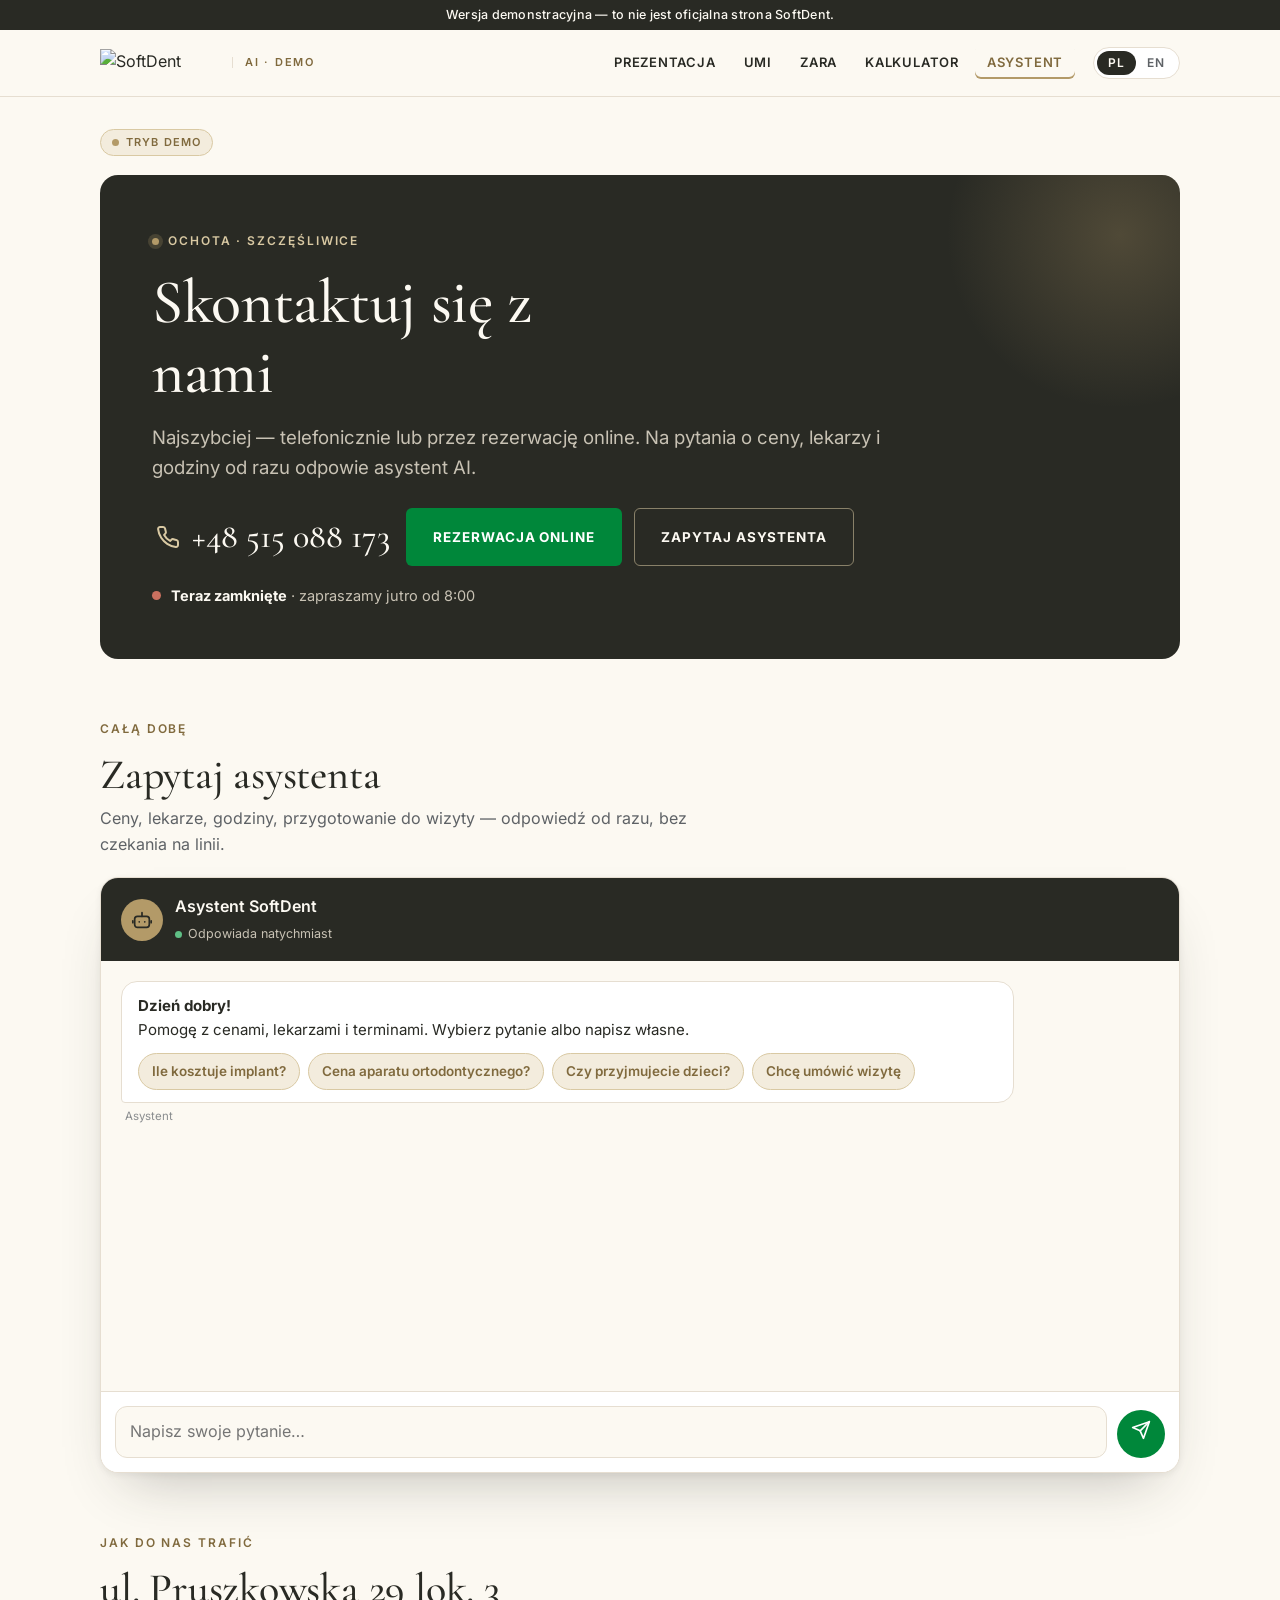
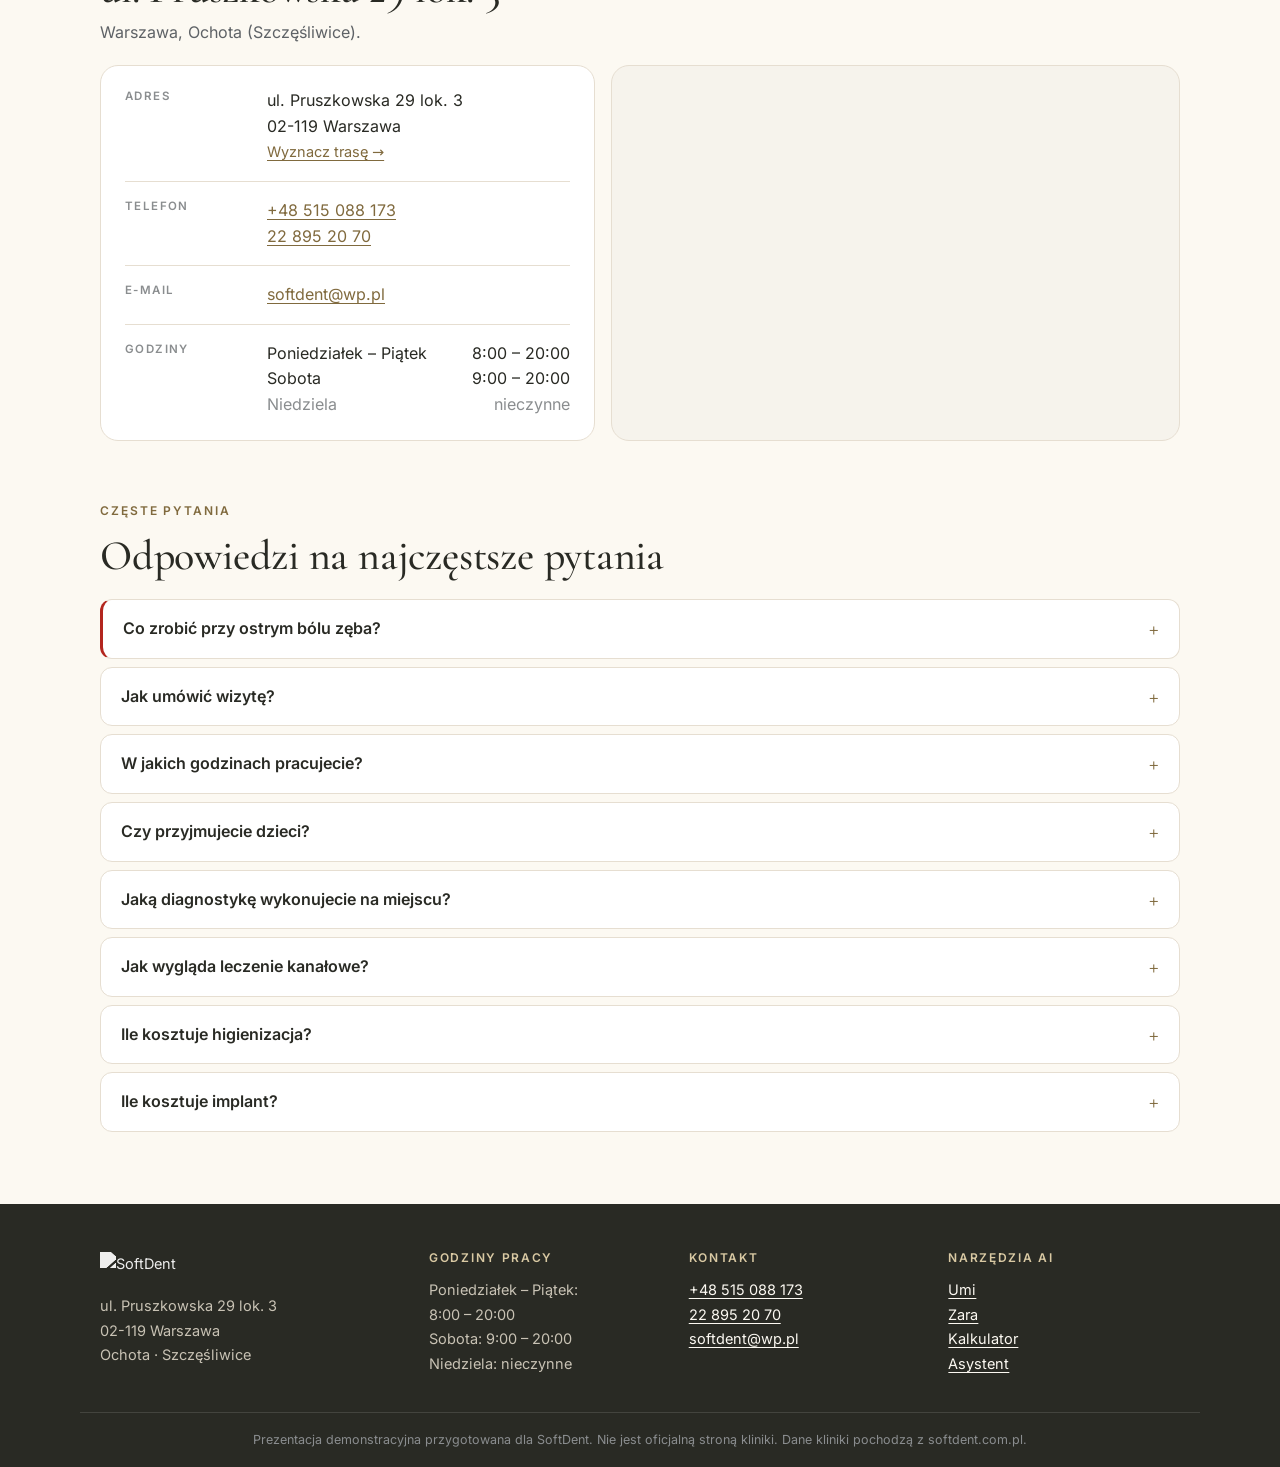
==== commit c47f2b8b: "Self-host Cormorant Garamond and Inter instead of Google Fonts - assets/fonts/: variable woff2 files" ====
--- a/asystent/index.html
+++ b/asystent/index.html
@@ -6,9 +6,6 @@
 <meta name="robots" content="noindex,nofollow">
 <meta name="sd-title" content="doc_title">
 <title>Asystent · SoftDent</title>
-<link rel="preconnect" href="https://fonts.googleapis.com">
-<link rel="preconnect" href="https://fonts.gstatic.com" crossorigin>
-<link href="https://fonts.googleapis.com/css2?family=Cormorant+Garamond:ital,wght@0,500;0,600;1,500&family=Inter:wght@400;500;600;700&display=swap" rel="stylesheet">
 <link rel="icon" href="data:image/svg+xml,%3Csvg xmlns=%27http://www.w3.org/2000/svg%27 viewBox=%270 0 32 32%27%3E%3Ccircle cx=%2716%27 cy=%2716%27 r=%2716%27 fill=%27%23292A24%27/%3E%3Cpath d=%27M10 9c2-1 4 0 6 0s4-1 6 0c2 1 2 5 1 8-1 2-1 6-3 6s-2-5-4-5-2 5-4 5-2-4-3-6c-1-3-1-7 1-8z%27 fill=%27%23B39A68%27/%3E%3C/svg%3E">
 <link rel="stylesheet" href="../assets/sd.css">
 <style>
--- a/assets/sd.css
+++ b/assets/sd.css
@@ -1,4 +1,19 @@
 /* SoftDent AI demo — shared design system (tokens follow softdent.com.pl) */
+
+/* ── Fonts (self-hosted, SIL OFL 1.1; latin + latin-ext for Polish) ── */
+/* latin-ext */
+@font-face{font-family:'Cormorant Garamond';font-style:italic;font-weight:500;font-display:swap;src:url(fonts/cormorant-garamond-italic-latin-ext.woff2) format('woff2');unicode-range:U+0100-02BA, U+02BD-02C5, U+02C7-02CC, U+02CE-02D7, U+02DD-02FF, U+0304, U+0308, U+0329, U+1D00-1DBF, U+1E00-1E9F, U+1EF2-1EFF, U+2020, U+20A0-20AB, U+20AD-20C0, U+2113, U+2C60-2C7F, U+A720-A7FF}
+/* latin */
+@font-face{font-family:'Cormorant Garamond';font-style:italic;font-weight:500;font-display:swap;src:url(fonts/cormorant-garamond-italic-latin.woff2) format('woff2');unicode-range:U+0000-00FF, U+0131, U+0152-0153, U+02BB-02BC, U+02C6, U+02DA, U+02DC, U+0304, U+0308, U+0329, U+2000-206F, U+20AC, U+2122, U+2191, U+2193, U+2212, U+2215, U+FEFF, U+FFFD}
+/* latin-ext */
+@font-face{font-family:'Cormorant Garamond';font-style:normal;font-weight:500 600;font-display:swap;src:url(fonts/cormorant-garamond-latin-ext.woff2) format('woff2');unicode-range:U+0100-02BA, U+02BD-02C5, U+02C7-02CC, U+02CE-02D7, U+02DD-02FF, U+0304, U+0308, U+0329, U+1D00-1DBF, U+1E00-1E9F, U+1EF2-1EFF, U+2020, U+20A0-20AB, U+20AD-20C0, U+2113, U+2C60-2C7F, U+A720-A7FF}
+/* latin */
+@font-face{font-family:'Cormorant Garamond';font-style:normal;font-weight:500 600;font-display:swap;src:url(fonts/cormorant-garamond-latin.woff2) format('woff2');unicode-range:U+0000-00FF, U+0131, U+0152-0153, U+02BB-02BC, U+02C6, U+02DA, U+02DC, U+0304, U+0308, U+0329, U+2000-206F, U+20AC, U+2122, U+2191, U+2193, U+2212, U+2215, U+FEFF, U+FFFD}
+/* latin-ext */
+@font-face{font-family:'Inter';font-style:normal;font-weight:400 700;font-display:swap;src:url(fonts/inter-latin-ext.woff2) format('woff2');unicode-range:U+0100-02BA, U+02BD-02C5, U+02C7-02CC, U+02CE-02D7, U+02DD-02FF, U+0304, U+0308, U+0329, U+1D00-1DBF, U+1E00-1E9F, U+1EF2-1EFF, U+2020, U+20A0-20AB, U+20AD-20C0, U+2113, U+2C60-2C7F, U+A720-A7FF}
+/* latin */
+@font-face{font-family:'Inter';font-style:normal;font-weight:400 700;font-display:swap;src:url(fonts/inter-latin.woff2) format('woff2');unicode-range:U+0000-00FF, U+0131, U+0152-0153, U+02BB-02BC, U+02C6, U+02DA, U+02DC, U+0304, U+0308, U+0329, U+2000-206F, U+20AC, U+2122, U+2191, U+2193, U+2212, U+2215, U+FEFF, U+FFFD}
+
 :root{
   --cream:#FCF9F2; --sand:#F6F3EC; --beige:#E6DED1; --taupe:#B5AA9B;
   --gold:#B39A68; --gold-dk:#806A3E; --gold-lt:#D9C9A3; --gold-wash:#F3ECDD;
@@ -34,6 +49,9 @@
 .num{font-variant-numeric:tabular-nums}
 .sr{position:absolute;width:1px;height:1px;overflow:hidden;clip:rect(0 0 0 0)}
 :focus-visible{outline:2px solid var(--gold);outline-offset:3px}
+
+/* ── Demo bar ── */
+.sd-demo-bar{background:var(--ink);color:var(--on-dark);font:500 12.5px/1.4 var(--sans);letter-spacing:.02em;text-align:center;padding:6px var(--gut)}
 
 /* ── Header ── */
 .sd-head{position:sticky;top:0;z-index:40;background:rgba(252,249,242,.92);backdrop-filter:saturate(1.4) blur(10px);border-bottom:1px solid var(--beige)}
